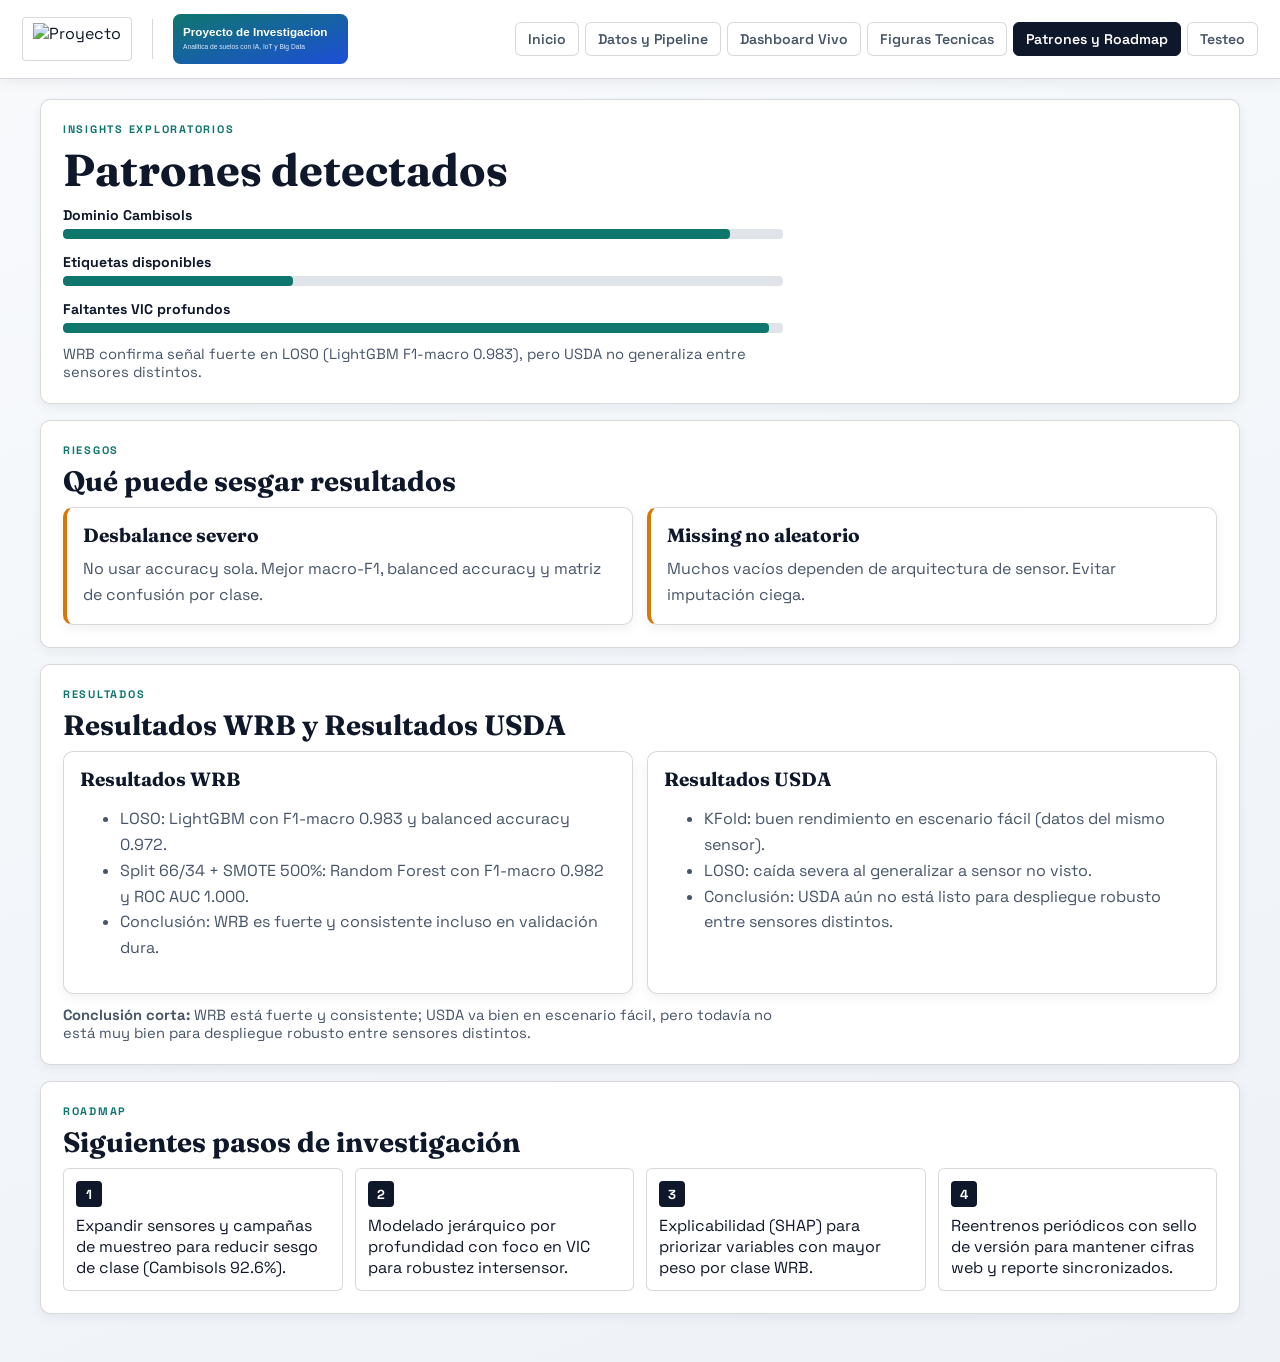
==== conclusiones.html @ bbaa5800 "Initial anonymized web project" ====
﻿<!DOCTYPE html>
<html lang="es">
<head>
  <meta charset="UTF-8" />
  <meta name="viewport" content="width=device-width, initial-scale=1.0" />
  <title>Presentacion sensor multinivel - Patrones y Roadmap</title>
  <link rel="preconnect" href="https://fonts.googleapis.com" />
  <link rel="preconnect" href="https://fonts.gstatic.com" crossorigin />
  <link href="https://fonts.googleapis.com/css2?family=Space+Grotesk:wght@400;500;700&family=Fraunces:opsz,wght@9..144,600;9..144,700&display=swap" rel="stylesheet" />
  <link rel="stylesheet" href="styles.css" />
</head>
<body>
  <header class="site-header">
    <div class="brand">
      <div class="brand-logos">
        <img src="logos/logo_Proyecto.png" alt="Proyecto" class="logo-Proyecto" />
        <span class="divider"></span>
        <img src="logos/logo_proyecto.svg" alt="equipo investigador" />
      </div>
    </div>
    <nav class="page-nav">
      <a class="nav-link" href="index.html">Inicio</a>
      <a class="nav-link" href="datos.html">Datos y Pipeline</a>
      <a class="nav-link" href="dashboard.html">Dashboard Vivo</a>
      <a class="nav-link" href="figuras.html">Figuras Tecnicas</a>
      <a class="nav-link is-active" href="conclusiones.html">Patrones y Roadmap</a>
      <a class="nav-link" href="testeo.html">Testeo</a>
    </nav>
  </header>

  <main class="page-container">
    <section class="content-block">
      <p class="kicker">Insights exploratorios</p>
      <h1>Patrones detectados</h1>
      <div class="bars">
        <div class="bar-row"><span>Dominio Cambisols</span><div class="bar"><i style="width: 92.6%;"></i></div></div>
        <div class="bar-row"><span>Etiquetas disponibles</span><div class="bar"><i style="width: 32%;"></i></div></div>
        <div class="bar-row"><span>Faltantes VIC profundos</span><div class="bar"><i style="width: 98%;"></i></div></div>
      </div>
      <p class="note">WRB confirma señal fuerte en LOSO (LightGBM F1-macro 0.983), pero USDA no generaliza entre sensores distintos.</p>
    </section>

    <section class="content-block">
      <p class="kicker">Riesgos</p>
      <h2>Qué puede sesgar resultados</h2>
      <div class="grid two">
        <article class="card warn">
          <h3>Desbalance severo</h3>
          <p>No usar accuracy sola. Mejor macro-F1, balanced accuracy y matriz de confusión por clase.</p>
        </article>
        <article class="card warn">
          <h3>Missing no aleatorio</h3>
          <p>Muchos vacíos dependen de arquitectura de sensor. Evitar imputación ciega.</p>
        </article>
      </div>
    </section>

    <section class="content-block">
      <p class="kicker">Resultados</p>
      <h2>Resultados WRB y Resultados USDA</h2>
      <div class="grid two">
        <article class="card">
          <h3>Resultados WRB</h3>
          <ul>
            <li>LOSO: LightGBM con F1-macro 0.983 y balanced accuracy 0.972.</li>
            <li>Split 66/34 + SMOTE 500%: Random Forest con F1-macro 0.982 y ROC AUC 1.000.</li>
            <li>Conclusión: WRB es fuerte y consistente incluso en validación dura.</li>
          </ul>
        </article>
        <article class="card">
          <h3>Resultados USDA</h3>
          <ul>
            <li>KFold: buen rendimiento en escenario fácil (datos del mismo sensor).</li>
            <li>LOSO: caída severa al generalizar a sensor no visto.</li>
            <li>Conclusión: USDA aún no está listo para despliegue robusto entre sensores distintos.</li>
          </ul>
        </article>
      </div>
      <p class="note"><strong>Conclusión corta:</strong> WRB está fuerte y consistente; USDA va bien en escenario fácil, pero todavía no está muy bien para despliegue robusto entre sensores distintos.</p>
    </section>

    <section class="content-block">
      <p class="kicker">Roadmap</p>
      <h2>Siguientes pasos de investigación</h2>
      <div class="timeline">
        <div class="milestone"><b>1</b><p>Expandir sensores y campañas de muestreo para reducir sesgo de clase (Cambisols 92.6%).</p></div>
        <div class="milestone"><b>2</b><p>Modelado jerárquico por profundidad con foco en VIC para robustez intersensor.</p></div>
        <div class="milestone"><b>3</b><p>Explicabilidad (SHAP) para priorizar variables con mayor peso por clase WRB.</p></div>
        <div class="milestone"><b>4</b><p>Reentrenos periódicos con sello de versión para mantener cifras web y reporte sincronizados.</p></div>
      </div>
    </section>
  </main>
</body>
</html>
---- styles.css ----
﻿:root {
  --bg-1: #f8fafc;
  --bg-2: #eef2f7;
  --paper: #ffffff;
  --ink: #0f172a;
  --muted: #475569;
  --line: rgba(15, 23, 42, 0.08);
  --line-strong: rgba(15, 23, 42, 0.16);
  --accent: #0f766e;
  --accent-2: #d97706;
  --accent-3: #0369a1;
  --radius-xl: 14px;
  --radius-lg: 10px;
  --radius-md: 6px;
  --shadow-soft: 0 4px 12px rgba(15, 23, 42, 0.06);
  --shadow-lift: 0 10px 22px rgba(15, 23, 42, 0.10);
}

* { box-sizing: border-box; }

html, body {
  margin: 0;
  min-height: 100%;
}

body {
  font-family: 'Space Grotesk', 'Segoe UI', sans-serif;
  color: var(--ink);
  background: linear-gradient(160deg, var(--bg-1), var(--bg-2));
  overflow-x: hidden;
}

h1, h2, h3 {
  margin: 0 0 10px;
  font-family: 'Fraunces', Georgia, serif;
  line-height: 1.15;
}

h1 { font-size: clamp(1.75rem, 3.5vw, 2.8rem); }
h2 { font-size: clamp(1.2rem, 2.4vw, 1.75rem); }
h3 { font-size: clamp(1rem, 1.8vw, 1.2rem); }

p { margin: 0; }

/* ── Header ── */
.site-header {
  position: sticky;
  top: 0;
  z-index: 40;
  display: flex;
  justify-content: space-between;
  align-items: center;
  padding: 14px 22px;
  border-bottom: 1px solid var(--line-strong);
  background: #ffffff;
  box-shadow: var(--shadow-soft);
}

.brand {
  display: flex;
  align-items: center;
  gap: 10px;
}

.brand-logos {
  display: flex;
  align-items: center;
  gap: 20px;
}

.brand-logos img {
  width: auto;
  max-height: 50px;
  display: block;
}

.brand-logos img.logo-Proyecto {
  background: #fff;
  padding: 5px 10px;
  border: 1px solid var(--line-strong);
  border-radius: 4px;
  height: 44px;
  max-height: none;
}

.brand-logos .divider {
  width: 1px;
  height: 40px;
  background: var(--line-strong);
}

/* fallback si no cargan logos */
.brand-dot {
  width: 10px;
  height: 10px;
  border-radius: 50%;
  background: var(--accent);
}

.brand p {
  font-size: 0.92rem;
  font-weight: 600;
  color: var(--ink);
}

.page-nav {
  display: flex;
  gap: 6px;
  flex-wrap: wrap;
}

.nav-link {
  text-decoration: none;
  color: var(--muted);
  border: 1px solid var(--line-strong);
  background: #fff;
  border-radius: 6px;
  padding: 7px 12px;
  font-size: 0.88rem;
  font-weight: 600;
  transition: border-color 0.18s, color 0.18s, background 0.18s;
}

.nav-link:hover {
  border-color: var(--accent);
  color: var(--ink);
}

.nav-link.is-active {
  background: #0f172a;
  color: #fff;
  border-color: #0f172a;
}

/* ── Layout ── */
.page-container {
  width: min(1200px, 94vw);
  margin: 20px auto 48px;
  display: grid;
  gap: 16px;
}

/* ── Blocks ── */
.hero,
.content-block,
.card,
.chart-card {
  border: 1px solid var(--line-strong);
  border-radius: var(--radius-lg);
  background: var(--paper);
  box-shadow: var(--shadow-soft);
}

.hero,
.content-block {
  padding: 22px;
}

.hero {
  border-top: 3px solid var(--accent);
}

.kicker {
  text-transform: uppercase;
  letter-spacing: 0.16em;
  font-size: 0.68rem;
  font-weight: 700;
  color: var(--accent);
  margin-bottom: 8px;
}

.lead {
  max-width: 860px;
  font-size: clamp(0.97rem, 1.6vw, 1.12rem);
  line-height: 1.72;
  color: var(--muted);
}

.grid { display: grid; gap: 14px; }
.grid.two   { grid-template-columns: repeat(2, minmax(0, 1fr)); }
.grid.three { grid-template-columns: repeat(3, minmax(0, 1fr)); }

.card {
  padding: 16px;
  transition: transform 0.15s ease, box-shadow 0.15s ease, border-color 0.15s ease;
}

.card:hover {
  transform: translateY(-2px);
  box-shadow: var(--shadow-lift);
  border-color: rgba(15, 118, 110, 0.3);
}

.card p, .card li {
  color: var(--muted);
  line-height: 1.62;
}

.card.tall { min-height: 160px; }
.card.warn { border-left: 4px solid var(--accent-2); }

.quick-access { margin-top: 0; }

.action-link {
  display: inline-block;
  margin-top: 12px;
  text-decoration: none;
  font-weight: 700;
  font-size: 0.88rem;
  color: var(--accent);
}

.action-link::after { content: ' 92'; }
.action-link:hover  { color: var(--accent-3); }

.chip-row {
  display: flex;
  flex-wrap: wrap;
  gap: 8px;
  margin-top: 14px;
}

.chip {
  background: rgba(15, 118, 110, 0.07);
  border: 1px solid rgba(15, 118, 110, 0.2);
  border-radius: 6px;
  padding: 5px 10px;
  font-size: 0.84rem;
  font-weight: 700;
  color: var(--ink);
}

.steps {
  margin: 0;
  padding-left: 20px;
  display: grid;
  gap: 8px;
  line-height: 1.5;
}

.steps li {
  border-left: 3px solid var(--accent);
  padding: 8px 12px;
  background: rgba(15, 118, 110, 0.04);
}

/* ── Bars ── */
.bars {
  display: grid;
  gap: 14px;
  width: min(720px, 100%);
}

.bar-row { display: grid; gap: 5px; }

.bar-row span {
  font-weight: 700;
  font-size: 0.88rem;
  color: var(--ink);
}

.bar {
  height: 10px;
  background: rgba(100, 116, 139, 0.2);
  border-radius: 4px;
  overflow: hidden;
}

.bar i {
  display: block;
  height: 100%;
  border-radius: 4px;
  background: var(--accent);
}

.note {
  color: var(--muted);
  max-width: 720px;
  margin-top: 12px;
  font-size: 0.92rem;
}

/* ── Timeline ── */
.timeline {
  display: grid;
  grid-template-columns: repeat(4, minmax(0, 1fr));
  gap: 12px;
}

.milestone {
  border-radius: var(--radius-md);
  background: #fff;
  border: 1px solid var(--line-strong);
  padding: 12px;
}

.milestone b {
  display: inline-flex;
  align-items: center;
  justify-content: center;
  width: 26px;
  height: 26px;
  border-radius: 4px;
  background: #0f172a;
  color: #fff;
  font-size: 0.82rem;
  margin-bottom: 8px;
}

/* ── Controls ── */
.live-controls {
  display: flex;
  gap: 12px;
  flex-wrap: wrap;
}

.live-controls label {
  display: grid;
  gap: 5px;
  font-size: 0.74rem;
  text-transform: uppercase;
  letter-spacing: 0.1em;
  font-weight: 700;
  color: var(--muted);
}

.live-controls select {
  min-width: 185px;
  border: 1px solid var(--line-strong);
  border-radius: 6px;
  padding: 8px 10px;
  background: #fff;
  color: var(--ink);
  font: inherit;
  font-size: 0.93rem;
}

/* ── Charts ── */
.chart-grid {
  display: grid;
  grid-template-columns: 1fr 1fr;
  gap: 14px;
}

.chart-card {
  padding: 16px;
  transition: box-shadow 0.18s, border-color 0.18s;
}

.chart-card:hover {
  box-shadow: var(--shadow-lift);
  border-color: rgba(15, 118, 110, 0.25);
}

.chart-card.full { grid-column: 1 / -1; }

.chart      { width: 100%; height: 360px; }
.chart.wide { height: 340px; }

/* ── Counter ── */
.class-counter {
  display: flex;
  flex-wrap: wrap;
  gap: 10px;
  align-items: stretch;
}

.counter-tools {
  display: flex;
  justify-content: space-between;
  align-items: center;
  gap: 10px;
  margin-bottom: 10px;
  flex-wrap: wrap;
}

.counter-summary { font-weight: 700; color: var(--ink); }

.counter-pill {
  min-width: 180px;
  border: 1px solid var(--line-strong);
  border-radius: var(--radius-md);
  padding: 10px 12px;
  background: #fff;
}

.counter-pill b  { display: block; margin-bottom: 4px; }
.counter-pill small { color: var(--muted); }

.ctrl {
  border: 1px solid var(--line-strong);
  border-radius: 6px;
  padding: 9px 12px;
  font: inherit;
  font-weight: 600;
  cursor: pointer;
  background: #fff;
  color: var(--ink);
  transition: background 0.15s;
}

.ctrl:hover { background: #f1f5f9; }

.export-btn { padding: 7px 10px; font-size: 0.88rem; }
.counter-note { margin-top: 10px; color: var(--muted); font-size: 0.88rem; }

/* ── Provenance ── */
.provenance-box {
  margin-top: 12px;
  border: 1px solid var(--line-strong);
  border-left: 4px solid var(--accent);
  border-radius: var(--radius-md);
  padding: 12px 16px;
  background: rgba(15, 118, 110, 0.04);
  color: var(--ink);
  font-size: 0.92rem;
  line-height: 1.6;
}

.defense-tools {
  margin-top: 12px;
  display: flex;
  align-items: center;
  gap: 10px;
  flex-wrap: wrap;
}

.defense-card {
  margin-top: 10px;
  border: 1px solid #0f172a;
  border-radius: var(--radius-md);
  padding: 16px 20px;
  background: #0f172a;
  color: #e2e8f0;
  box-shadow: var(--shadow-soft);
}

.defense-card h3  { color: #fff; margin-bottom: 8px; }
.defense-line     { margin-bottom: 6px; line-height: 1.55; }
.defense-muted    { color: rgba(226,232,240,0.6); }

/* ── Method tags ── */
.method-tags {
  display: flex;
  flex-wrap: wrap;
  gap: 8px;
  margin-bottom: 10px;
}

.method-tag {
  border: 1px solid rgba(3, 105, 161, 0.25);
  background: rgba(3, 105, 161, 0.07);
  border-radius: 4px;
  padding: 5px 10px;
  font-size: 0.84rem;
  font-weight: 700;
  color: var(--ink);
}

/* ── Figures ── */
.figure-grid {
  display: grid;
  grid-template-columns: 1fr 1fr;
  gap: 14px;
}

.figure-chart { height: 420px; }

/* ── Stats table ── */
.stats-panel { margin-top: 12px; overflow-x: auto; }

.stats-table {
  width: 100%;
  border-collapse: collapse;
  background: #fff;
  border: 1px solid var(--line-strong);
  border-radius: 6px;
  font-size: 0.9rem;
}

.stats-table th,
.stats-table td {
  border-bottom: 1px solid rgba(148, 163, 184, 0.2);
  padding: 8px 12px;
  text-align: left;
}

.stats-table th {
  font-weight: 700;
  background: #f1f5f9;
  color: var(--ink);
}

.stats-pass { color: #0a6e5c; font-weight: 700; }
.stats-fail { color: #b91c1c; font-weight: 700; }

/* ── Responsive ── */
@media (max-width: 1100px) {
  .grid.three,
  .chart-grid,
  .figure-grid {
    grid-template-columns: 1fr;
  }
  .timeline { grid-template-columns: 1fr 1fr; }
}

@media (max-width: 760px) {
  .site-header {
    height: auto;
    padding: 10px 14px;
    flex-direction: column;
    align-items: flex-start;
    gap: 10px;
  }
  .grid.two,
  .timeline { grid-template-columns: 1fr; }
  .chart      { height: 280px; }
  .chart.wide { height: 260px; }
  .figure-chart { height: 300px; }
}

/* ── Testeo UX ── */
.testeo-hero {
  border: 1px solid var(--line-strong);
  border-radius: var(--radius-lg);
  background: linear-gradient(140deg, #f8fafc, #eef6f5);
  padding: 18px;
  display: flex;
  justify-content: space-between;
  align-items: flex-start;
  gap: 14px;
  margin-bottom: 14px;
}

.testeo-hero-badge {
  border: 1px solid rgba(15, 118, 110, 0.28);
  background: rgba(15, 118, 110, 0.1);
  color: #0f766e;
  font-weight: 700;
  font-size: 0.84rem;
  border-radius: 999px;
  padding: 8px 12px;
}

.testeo-form {
  display: grid;
  gap: 14px;
}

.testeo-toolbar {
  display: flex;
  gap: 10px;
  flex-wrap: wrap;
  align-items: flex-end;
  border: 1px solid var(--line-strong);
  border-radius: var(--radius-md);
  padding: 12px;
  background: #f8fafc;
}

.testeo-toolbar label {
  display: grid;
  gap: 5px;
  font-size: 0.75rem;
  text-transform: uppercase;
  letter-spacing: 0.08em;
  font-weight: 700;
  color: var(--muted);
}

.testeo-select {
  min-width: 220px;
  border: 1px solid var(--line-strong);
  border-radius: 8px;
  padding: 8px 10px;
  background: #fff;
  color: var(--ink);
  font: inherit;
}

.testeo-actions-inline {
  display: flex;
  gap: 8px;
  margin-left: auto;
}

.testeo-grid {
  display: grid;
  gap: 12px;
}

.testeo-fieldset {
  border: 1px solid var(--line-strong);
  border-radius: var(--radius-md);
  padding: 14px;
  margin: 0;
  background: #fff;
}

.testeo-fieldset legend {
  font-family: 'Fraunces', Georgia, serif;
  padding: 0 6px;
  font-size: 1rem;
  color: var(--ink);
}

.testeo-input-grid {
  display: grid;
  gap: 10px;
}

.testeo-input-grid.two {
  grid-template-columns: repeat(2, minmax(0, 1fr));
}

.testeo-input-grid.three {
  grid-template-columns: repeat(3, minmax(0, 1fr));
}

.testeo-input-grid label {
  display: grid;
  gap: 6px;
  font-size: 0.86rem;
  color: var(--ink);
  font-weight: 600;
}

.testeo-input-grid input {
  border: 1px solid var(--line-strong);
  border-radius: 8px;
  padding: 9px 10px;
  font: inherit;
  color: var(--ink);
  background: #fff;
}

.testeo-input-grid input:focus,
.testeo-select:focus {
  outline: 2px solid rgba(3, 105, 161, 0.28);
  outline-offset: 1px;
}

.testeo-main-actions {
  display: flex;
  flex-wrap: wrap;
  gap: 12px;
  align-items: center;
}

.testeo-btn {
  border: 1px solid transparent;
  border-radius: 9px;
  padding: 9px 14px;
  font: inherit;
  font-weight: 700;
  cursor: pointer;
  transition: transform 0.14s ease, box-shadow 0.14s ease, background 0.14s ease;
}

.testeo-btn:hover {
  transform: translateY(-1px);
  box-shadow: var(--shadow-soft);
}

.testeo-btn-primary {
  background: #0f766e;
  color: #fff;
}

.testeo-btn-soft {
  border-color: rgba(15, 118, 110, 0.3);
  background: rgba(15, 118, 110, 0.08);
  color: #0f766e;
}

.testeo-btn-ghost {
  border-color: var(--line-strong);
  background: #fff;
  color: var(--ink);
}

.testeo-hint {
  color: var(--muted);
  font-size: 0.9rem;
}

.testeo-hint.error {
  color: #b91c1c;
  font-weight: 700;
}

.testeo-progress,
.testeo-results {
  border: 1px solid var(--line-strong);
  border-radius: var(--radius-md);
  background: #fff;
  padding: 14px;
  margin-top: 10px;
}

.testeo-progress-head {
  display: flex;
  justify-content: space-between;
  align-items: center;
  gap: 8px;
  margin-bottom: 10px;
}

.testeo-state-pill {
  border-radius: 999px;
  border: 1px solid var(--line-strong);
  padding: 6px 10px;
  font-size: 0.78rem;
  font-weight: 700;
  color: var(--muted);
  background: #f8fafc;
}

.testeo-state-pill.result {
  color: #0f172a;
}

.testeo-progress-track {
  height: 10px;
  border-radius: 999px;
  background: rgba(148, 163, 184, 0.25);
  overflow: hidden;
}

.testeo-progress-bar {
  height: 100%;
  width: 0;
  border-radius: 999px;
  background: linear-gradient(90deg, #0f766e, #0369a1);
  transition: width 0.4s ease;
}

.testeo-steps {
  margin-top: 12px;
  display: grid;
  gap: 8px;
}

.testeo-step {
  display: flex;
  align-items: center;
  gap: 10px;
  border-radius: 8px;
  border: 1px solid var(--line-strong);
  padding: 8px 10px;
  background: #fff;
}

.testeo-step .step-index {
  width: 24px;
  height: 24px;
  border-radius: 6px;
  display: inline-flex;
  align-items: center;
  justify-content: center;
  font-size: 0.78rem;
  font-weight: 700;
  border: 1px solid var(--line-strong);
  color: var(--muted);
}

.testeo-step .step-label {
  font-size: 0.9rem;
  color: var(--ink);
}

.testeo-step.active {
  border-color: rgba(3, 105, 161, 0.35);
  background: rgba(3, 105, 161, 0.08);
}

.testeo-step.done {
  border-color: rgba(15, 118, 110, 0.35);
  background: rgba(15, 118, 110, 0.08);
}

.testeo-step.done .step-index {
  background: #0f766e;
  border-color: #0f766e;
  color: #fff;
}

.testeo-result-grid {
  display: grid;
  grid-template-columns: repeat(2, minmax(0, 1fr));
  gap: 10px;
}

.testeo-result-card {
  border: 1px solid var(--line-strong);
  border-radius: 10px;
  padding: 12px;
  background: linear-gradient(150deg, #ffffff, #f8fafc);
}

.testeo-result-card h4 {
  margin: 0 0 8px;
  font-size: 0.92rem;
  text-transform: uppercase;
  letter-spacing: 0.08em;
  color: var(--muted);
}

.testeo-result-value {
  font-family: 'Fraunces', Georgia, serif;
  font-size: 1.35rem;
  color: #0f172a;
  margin: 0 0 6px;
}

.testeo-result-detail {
  margin: 0;
  color: var(--muted);
  line-height: 1.5;
  font-size: 0.88rem;
}

.is-hidden {
  display: none;
}

@media (max-width: 1100px) {
  .testeo-input-grid.three,
  .testeo-result-grid {
    grid-template-columns: 1fr 1fr;
  }
}

@media (max-width: 760px) {
  .testeo-hero {
    flex-direction: column;
    align-items: flex-start;
  }

  .testeo-toolbar {
    flex-direction: column;
    align-items: stretch;
  }

  .testeo-select {
    min-width: 100%;
  }

  .testeo-actions-inline {
    margin-left: 0;
  }

  .testeo-input-grid.two,
  .testeo-input-grid.three,
  .testeo-result-grid {
    grid-template-columns: 1fr;
  }

  .testeo-progress-head {
    flex-direction: column;
    align-items: flex-start;
  }
}
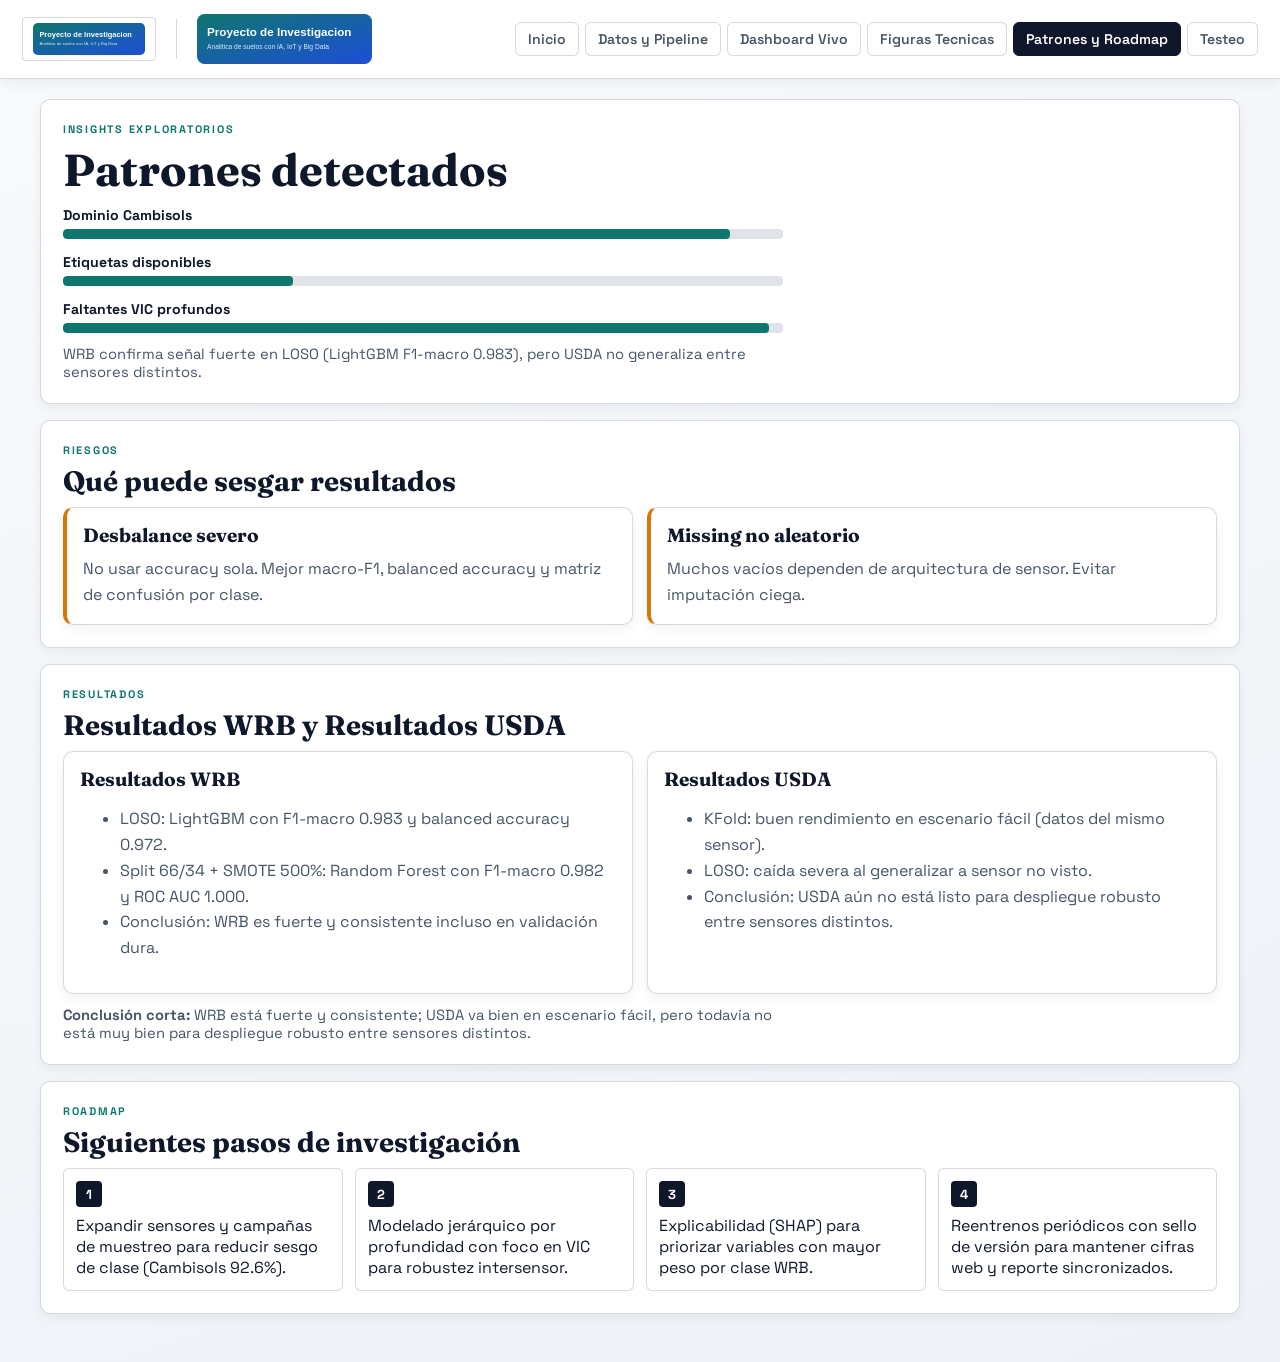
==== commit 4feedbaf: "Update logo image references to use SVG format and consistent class naming" ====
--- a/conclusiones.html
+++ b/conclusiones.html
@@ -13,7 +13,7 @@
   <header class="site-header">
     <div class="brand">
       <div class="brand-logos">
-        <img src="logos/logo_Proyecto.png" alt="Proyecto" class="logo-Proyecto" />
+        <img src="logos/logo_proyecto.svg" alt="Proyecto" class="logo-proyecto" />
         <span class="divider"></span>
         <img src="logos/logo_proyecto.svg" alt="equipo investigador" />
       </div>
@@ -93,3 +93,4 @@
 </body>
 </html>
 
+
--- a/styles.css
+++ b/styles.css
@@ -74,7 +74,7 @@
   display: block;
 }
 
-.brand-logos img.logo-Proyecto {
+.brand-logos img.logo-proyecto {
   background: #fff;
   padding: 5px 10px;
   border: 1px solid var(--line-strong);
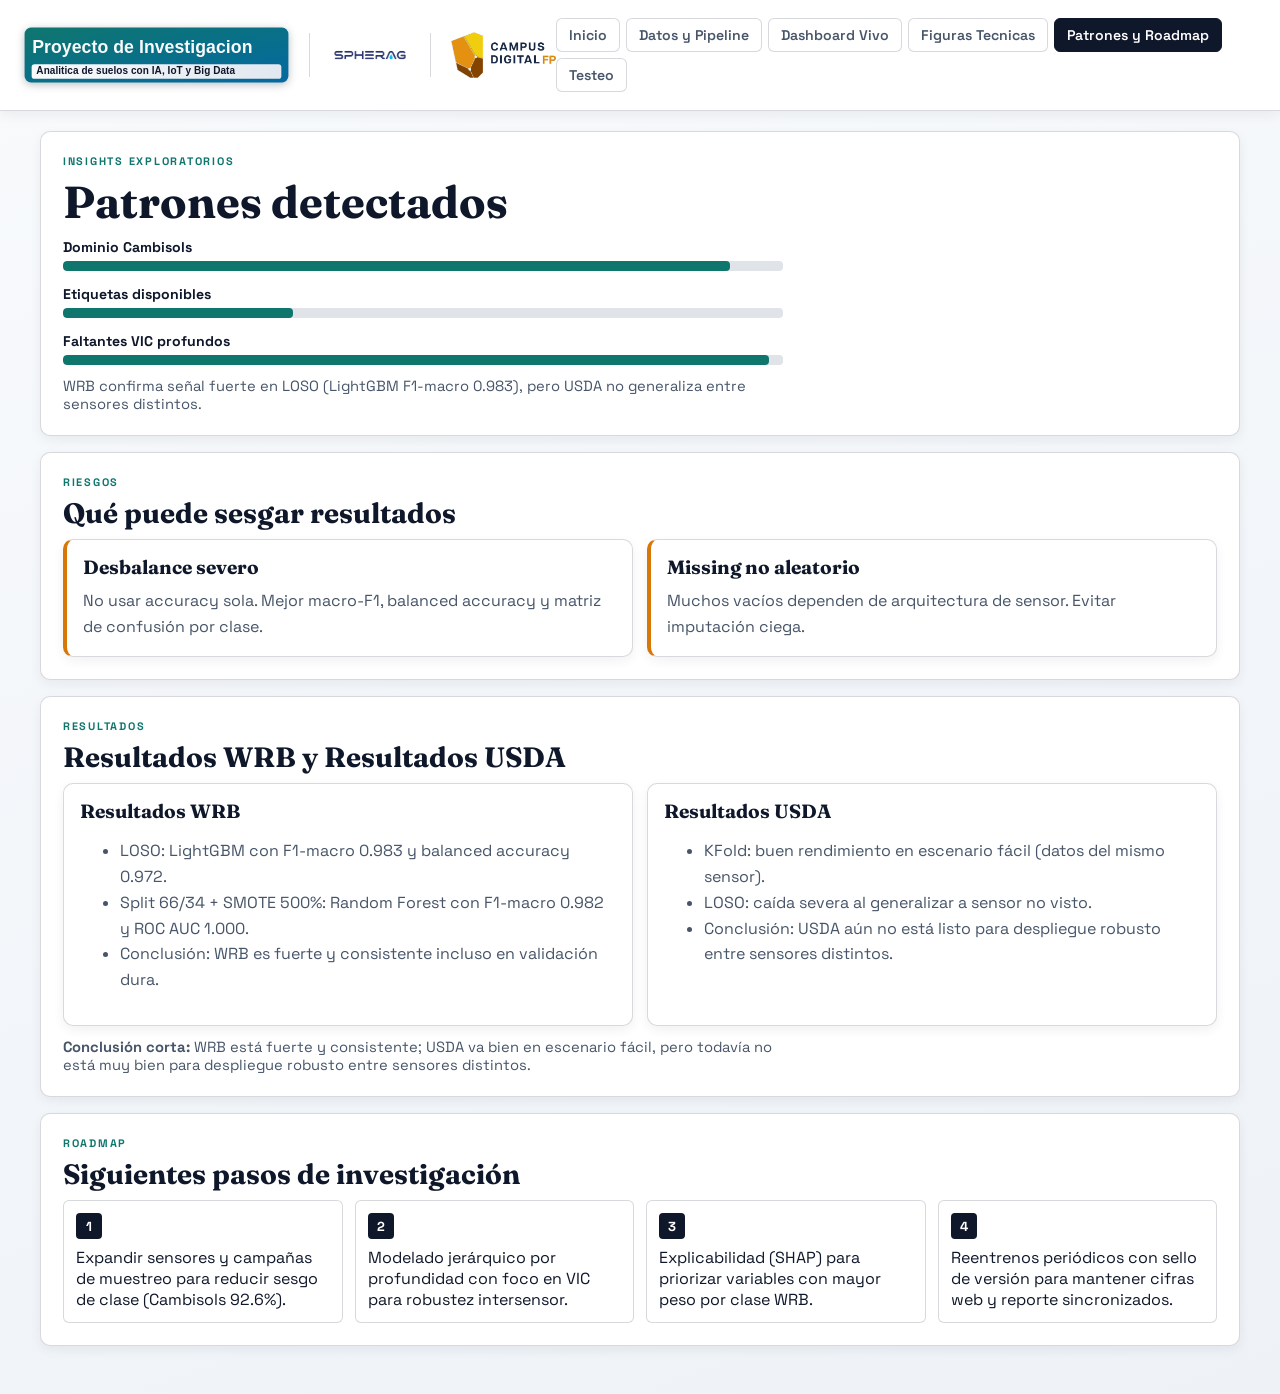
==== commit b06d656b: "Add new logo image for Spherag" ====
--- a/conclusiones.html
+++ b/conclusiones.html
@@ -13,9 +13,11 @@
   <header class="site-header">
     <div class="brand">
       <div class="brand-logos">
-        <img src="logos/logo_proyecto.svg" alt="Proyecto" class="logo-proyecto" />
+        <img src="logos/logo_proyecto.svg" alt="Proyecto de investigacion" class="logo-proyecto" />
         <span class="divider"></span>
-        <img src="logos/logo_proyecto.svg" alt="equipo investigador" />
+        <img src="logos/logo_spherag.png" alt="Spherag" class="logo-spherag" />
+        <span class="divider"></span>
+        <img src="logos/logo_campus.png" alt="Campus Digital" class="logo-campus" />
       </div>
     </div>
     <nav class="page-nav">
@@ -94,3 +96,7 @@
 </html>
 
 
+
+
+
+
--- a/styles.css
+++ b/styles.css
@@ -50,7 +50,7 @@
   display: flex;
   justify-content: space-between;
   align-items: center;
-  padding: 14px 22px;
+  padding: 18px 24px;
   border-bottom: 1px solid var(--line-strong);
   background: #ffffff;
   box-shadow: var(--shadow-soft);
@@ -74,18 +74,26 @@
   display: block;
 }
 
+.brand-logos img.logo-spherag,
+.brand-logos img.logo-campus {
+  max-height: 46px;
+}
+
 .brand-logos img.logo-proyecto {
-  background: #fff;
-  padding: 5px 10px;
-  border: 1px solid var(--line-strong);
-  border-radius: 4px;
-  height: 44px;
+  background: transparent;
+  padding: 0;
+  border: 0;
+  border-radius: 0;
+  height: 56px;
+  max-width: min(56vw, 620px);
+  width: auto;
   max-height: none;
+  filter: drop-shadow(0 2px 4px rgba(15, 23, 42, 0.28));
 }
 
 .brand-logos .divider {
   width: 1px;
-  height: 40px;
+  height: 44px;
   background: var(--line-strong);
 }
 
@@ -228,6 +236,24 @@
   font-size: 0.84rem;
   font-weight: 700;
   color: var(--ink);
+  text-decoration: none;
+}
+
+.chip-linkedin {
+  display: inline-flex;
+  align-items: center;
+  gap: 6px;
+}
+
+.chip-linkedin::before {
+  content: "";
+  width: 14px;
+  height: 14px;
+  flex: 0 0 14px;
+  background-size: contain;
+  background-repeat: no-repeat;
+  background-position: center;
+  background-image: url("data:image/svg+xml,%3Csvg xmlns='http://www.w3.org/2000/svg' viewBox='0 0 24 24'%3E%3Cpath fill='%230A66C2' d='M20.45 20.45h-3.56v-5.57c0-1.33-.03-3.04-1.85-3.04-1.86 0-2.14 1.45-2.14 2.95v5.66H9.34V9h3.42v1.56h.05c.48-.9 1.64-1.85 3.38-1.85 3.62 0 4.29 2.38 4.29 5.48v6.26zM5.34 7.43a2.07 2.07 0 1 1 0-4.14 2.07 2.07 0 0 1 0 4.14zM7.12 20.45H3.56V9h3.56v11.45zM22.22 0H1.78C.8 0 0 .77 0 1.72v20.56C0 23.23.8 24 1.78 24h20.44c.98 0 1.78-.77 1.78-1.72V1.72C24 .77 23.2 0 22.22 0z'/%3E%3C/svg%3E");
 }
 
 .steps {
@@ -507,10 +533,21 @@
 @media (max-width: 760px) {
   .site-header {
     height: auto;
-    padding: 10px 14px;
+    padding: 12px 14px;
     flex-direction: column;
     align-items: flex-start;
     gap: 10px;
+  }
+  .brand-logos {
+    gap: 10px;
+    flex-wrap: wrap;
+  }
+  .brand-logos .divider {
+    display: none;
+  }
+  .brand-logos img.logo-proyecto {
+    height: 50px;
+    max-width: 100%;
   }
   .grid.two,
   .timeline { grid-template-columns: 1fr; }
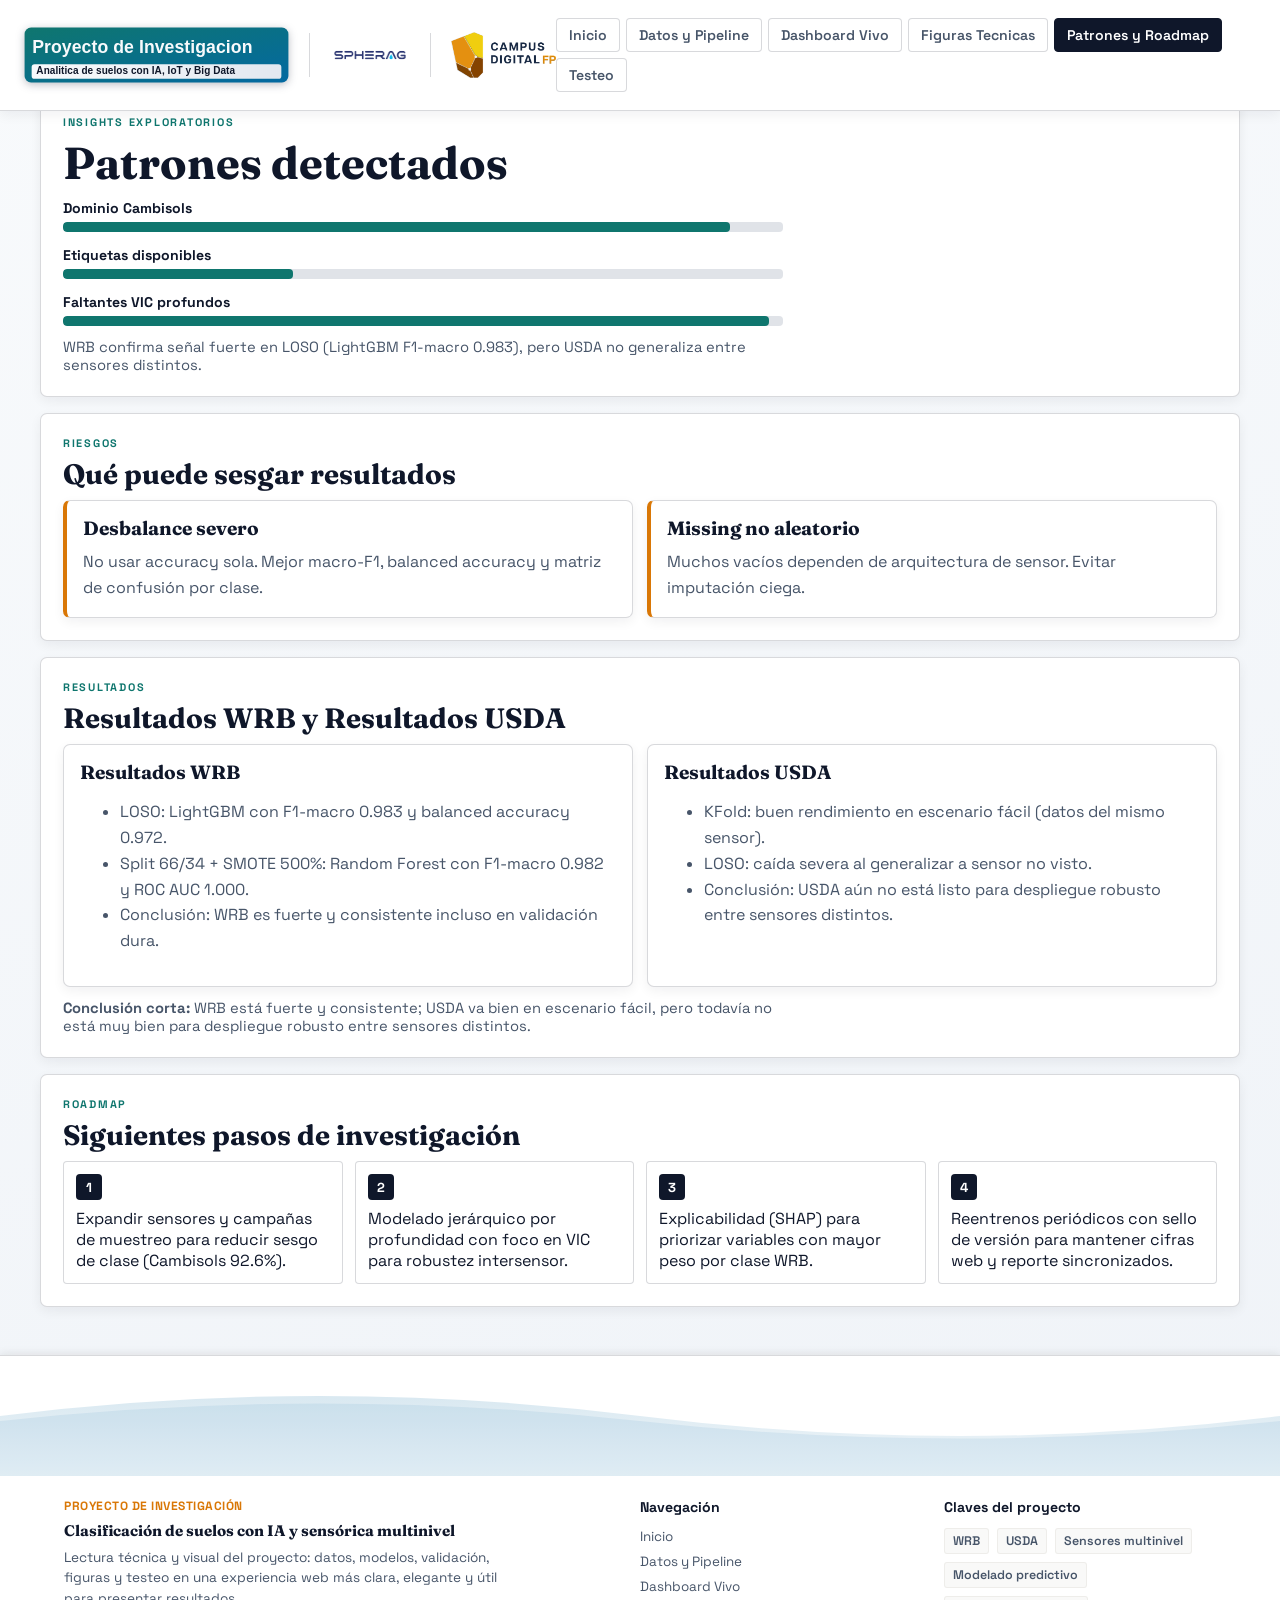
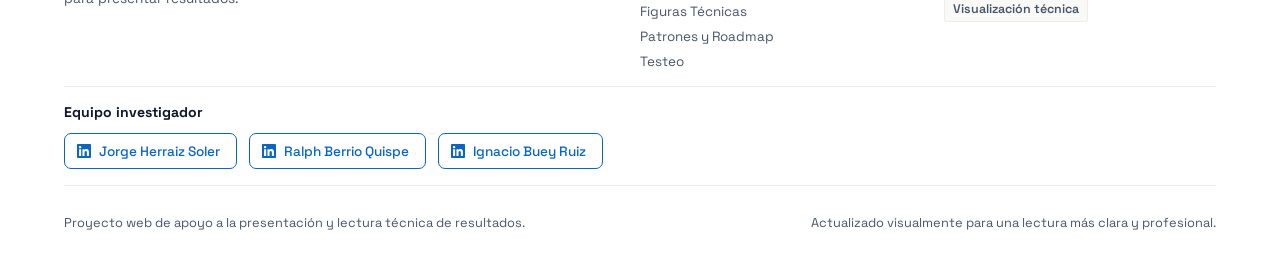
==== commit bd5dea98: "Add site effects script and update HTML files to include it" ====
--- a/conclusiones.html
+++ b/conclusiones.html
@@ -92,6 +92,7 @@
       </div>
     </section>
   </main>
+  <script src="site-effects.js"></script>
 </body>
 </html>
 
--- a/styles.css
+++ b/styles.css
@@ -9,9 +9,9 @@
   --accent: #0f766e;
   --accent-2: #d97706;
   --accent-3: #0369a1;
-  --radius-xl: 14px;
-  --radius-lg: 10px;
-  --radius-md: 6px;
+  --radius-xl: 10px;
+  --radius-lg: 7px;
+  --radius-md: 4px;
   --shadow-soft: 0 4px 12px rgba(15, 23, 42, 0.06);
   --shadow-lift: 0 10px 22px rgba(15, 23, 42, 0.10);
 }
@@ -44,8 +44,10 @@
 
 /* ── Header ── */
 .site-header {
-  position: sticky;
+  position: fixed;
   top: 0;
+  left: 0;
+  right: 0;
   z-index: 40;
   display: flex;
   justify-content: space-between;
@@ -122,7 +124,7 @@
   color: var(--muted);
   border: 1px solid var(--line-strong);
   background: #fff;
-  border-radius: 6px;
+  border-radius: 4px;
   padding: 7px 12px;
   font-size: 0.88rem;
   font-weight: 600;
@@ -143,7 +145,7 @@
 /* ── Layout ── */
 .page-container {
   width: min(1200px, 94vw);
-  margin: 20px auto 48px;
+  margin: 92px auto 48px;
   display: grid;
   gap: 16px;
 }
@@ -231,7 +233,7 @@
 .chip {
   background: rgba(15, 118, 110, 0.07);
   border: 1px solid rgba(15, 118, 110, 0.2);
-  border-radius: 6px;
+  border-radius: 4px;
   padding: 5px 10px;
   font-size: 0.84rem;
   font-weight: 700;
@@ -899,3 +901,258 @@
   }
 }
 
+/* ── Footer Wave Animation ── */
+@keyframes waveFlow1 {
+  0% {
+    transform: translateX(0);
+  }
+  100% {
+    transform: translateX(1200px);
+  }
+}
+
+@keyframes waveFlow2 {
+  0% {
+    transform: translateX(-600px);
+  }
+  100% {
+    transform: translateX(600px);
+  }
+}
+
+@keyframes rippleWave {
+  0% {
+    width: 0;
+    height: 0;
+    opacity: 1;
+  }
+  100% {
+    width: 300px;
+    height: 300px;
+    opacity: 0;
+  }
+}
+
+.footer-wave {
+  position: relative;
+  display: block;
+  width: 100%;
+  height: 120px;
+  margin-bottom: -2px;
+  overflow: hidden;
+}
+
+.wave {
+  animation-timing-function: linear;
+  animation-iteration-count: infinite;
+}
+
+.wave1 {
+  animation: waveFlow1 28s linear infinite;
+}
+
+.wave2 {
+  animation: waveFlow2 42s linear infinite reverse;
+}
+
+/* ── Footer ── */
+.site-footer {
+  background: #ffffff;
+  border-top: 1px solid var(--line-strong);
+  box-shadow: 0 -2px 8px rgba(26, 20, 16, 0.08);
+  margin-top: 48px;
+}
+
+.footer-inner {
+  width: min(1200px, 94vw);
+  margin: 0 auto;
+  padding: 24px;
+  display: flex;
+  flex-direction: column;
+  gap: 16px;
+}
+
+.footer-grid {
+  display: grid;
+  grid-template-columns: 2fr 1fr 1fr;
+  gap: 32px;
+}
+
+.footer-brand h3 {
+  font-size: 0.95rem;
+  font-weight: 700;
+  color: var(--ink);
+  margin: 8px 0;
+}
+
+.footer-brand p {
+  font-size: 0.85rem;
+  color: var(--muted);
+  line-height: 1.5;
+  max-width: 50ch;
+}
+
+.footer-kicker {
+  display: block;
+  font-size: 0.75rem;
+  font-weight: 700;
+  text-transform: uppercase;
+  letter-spacing: 0.5px;
+  color: var(--accent-2);
+  margin-bottom: 4px;
+}
+
+.footer-col h4 {
+  font-size: 0.88rem;
+  font-weight: 700;
+  color: var(--ink);
+  margin: 0 0 12px 0;
+}
+
+.footer-links {
+  display: flex;
+  flex-direction: column;
+  gap: 8px;
+}
+
+.footer-link {
+  font-size: 0.84rem;
+  color: var(--muted);
+  text-decoration: none;
+  transition: color 0.18s;
+}
+
+.footer-link:hover {
+  color: var(--ink);
+}
+
+.footer-tags {
+  display: flex;
+  flex-wrap: wrap;
+  gap: 8px;
+}
+
+.footer-tag {
+  font-size: 0.78rem;
+  font-weight: 600;
+  color: var(--muted);
+  background: rgba(157, 145, 135, 0.06);
+  border: 1px solid rgba(157, 145, 135, 0.12);
+  border-radius: 3px;
+  padding: 4px 8px;
+}
+
+.footer-authors {
+  display: flex;
+  flex-direction: column;
+  gap: 12px;
+  padding: 16px 0;
+  border-top: 1px solid var(--line);
+  border-bottom: 1px solid var(--line);
+}
+
+.footer-authors h4 {
+  font-size: 0.88rem;
+  font-weight: 700;
+  color: var(--ink);
+  margin: 0;
+}
+
+.footer-chip-row {
+  display: flex;
+  flex-wrap: wrap;
+  gap: 12px;
+}
+
+.chip.chip-linkedin {
+  display: inline-flex;
+  align-items: center;
+  gap: 8px;
+  padding: 8px 12px;
+  background: #ffffff;
+  border: 1px solid #0a66c2;
+  border-radius: 7px;
+  font-size: 0.85rem;
+  font-weight: 500;
+  color: #0a66c2;
+  text-decoration: none;
+  transition: all 0.18s;
+  position: relative;
+  overflow: hidden;
+}
+
+.chip.chip-linkedin::after {
+  content: '';
+  position: absolute;
+  top: 50%;
+  left: 50%;
+  width: 0;
+  height: 0;
+  border-radius: 50%;
+  background: rgba(10, 102, 194, 0.3);
+  transform: translate(-50%, -50%);
+  pointer-events: none;
+}
+
+.chip.chip-linkedin:hover::after {
+  animation: rippleWave 0.6s ease-out;
+}
+
+.chip.chip-linkedin::before {
+  content: '';
+  display: inline-block;
+  width: 18px;
+  height: 18px;
+  background-image: url('data:image/svg+xml;utf8,<svg xmlns="http://www.w3.org/2000/svg" viewBox="0 0 24 24" fill="%230A66C2"><path d="M20.447 20.452h-3.554v-5.569c0-1.328-.027-3.037-1.852-3.037-1.853 0-2.136 1.445-2.136 2.939v5.667H9.351V9h3.414v1.561h.046c.477-.9 1.637-1.85 3.37-1.85 3.601 0 4.267 2.37 4.267 5.455v6.286zM5.337 7.433c-1.144 0-2.063-.926-2.063-2.065 0-1.138.92-2.063 2.063-2.063 1.14 0 2.064.925 2.064 2.063 0 1.139-.925 2.065-2.064 2.065zm1.782 13.019H3.555V9h3.564v11.452zM22.225 0H1.771C.792 0 0 .774 0 1.729v20.542C0 23.227.792 24 1.771 24h20.451C23.2 24 24 23.227 24 22.271V1.729C24 .774 23.2 0 22.225 0z"/></svg>');
+  background-size: contain;
+  background-repeat: no-repeat;
+  background-position: center;
+}
+
+.chip.chip-linkedin:hover {
+  background: #0a66c2;
+  color: #ffffff;
+  border-color: #0a66c2;
+}
+
+.chip.chip-linkedin:hover::before {
+  background-image: url('data:image/svg+xml;utf8,<svg xmlns="http://www.w3.org/2000/svg" viewBox="0 0 24 24" fill="%23ffffff"><path d="M20.447 20.452h-3.554v-5.569c0-1.328-.027-3.037-1.852-3.037-1.853 0-2.136 1.445-2.136 2.939v5.667H9.351V9h3.414v1.561h.046c.477-.9 1.637-1.85 3.37-1.85 3.601 0 4.267 2.37 4.267 5.455v6.286zM5.337 7.433c-1.144 0-2.063-.926-2.063-2.065 0-1.138.92-2.063 2.063-2.063 1.14 0 2.064.925 2.064 2.063 0 1.139-.925 2.065-2.064 2.065zm1.782 13.019H3.555V9h3.564v11.452zM22.225 0H1.771C.792 0 0 .774 0 1.729v20.542C0 23.227.792 24 1.771 24h20.451C23.2 24 24 23.227 24 22.271V1.729C24 .774 23.2 0 22.225 0z"/></svg>');
+}
+
+.footer-bottom {
+  display: flex;
+  justify-content: space-between;
+  align-items: center;
+  font-size: 0.8rem;
+  color: var(--muted);
+  padding-top: 12px;
+}
+
+@media (max-width: 1100px) {
+  .footer-grid {
+    grid-template-columns: 1fr 1fr;
+    gap: 24px;
+  }
+  
+  .footer-brand {
+    grid-column: 1 / -1;
+  }
+}
+
+@media (max-width: 760px) {
+  .footer-inner {
+    padding: 16px;
+  }
+
+  .footer-grid {
+    grid-template-columns: 1fr;
+    gap: 16px;
+  }
+
+  .footer-bottom {
+    flex-direction: column;
+    gap: 8px;
+    text-align: center;
+  }
+}
+
